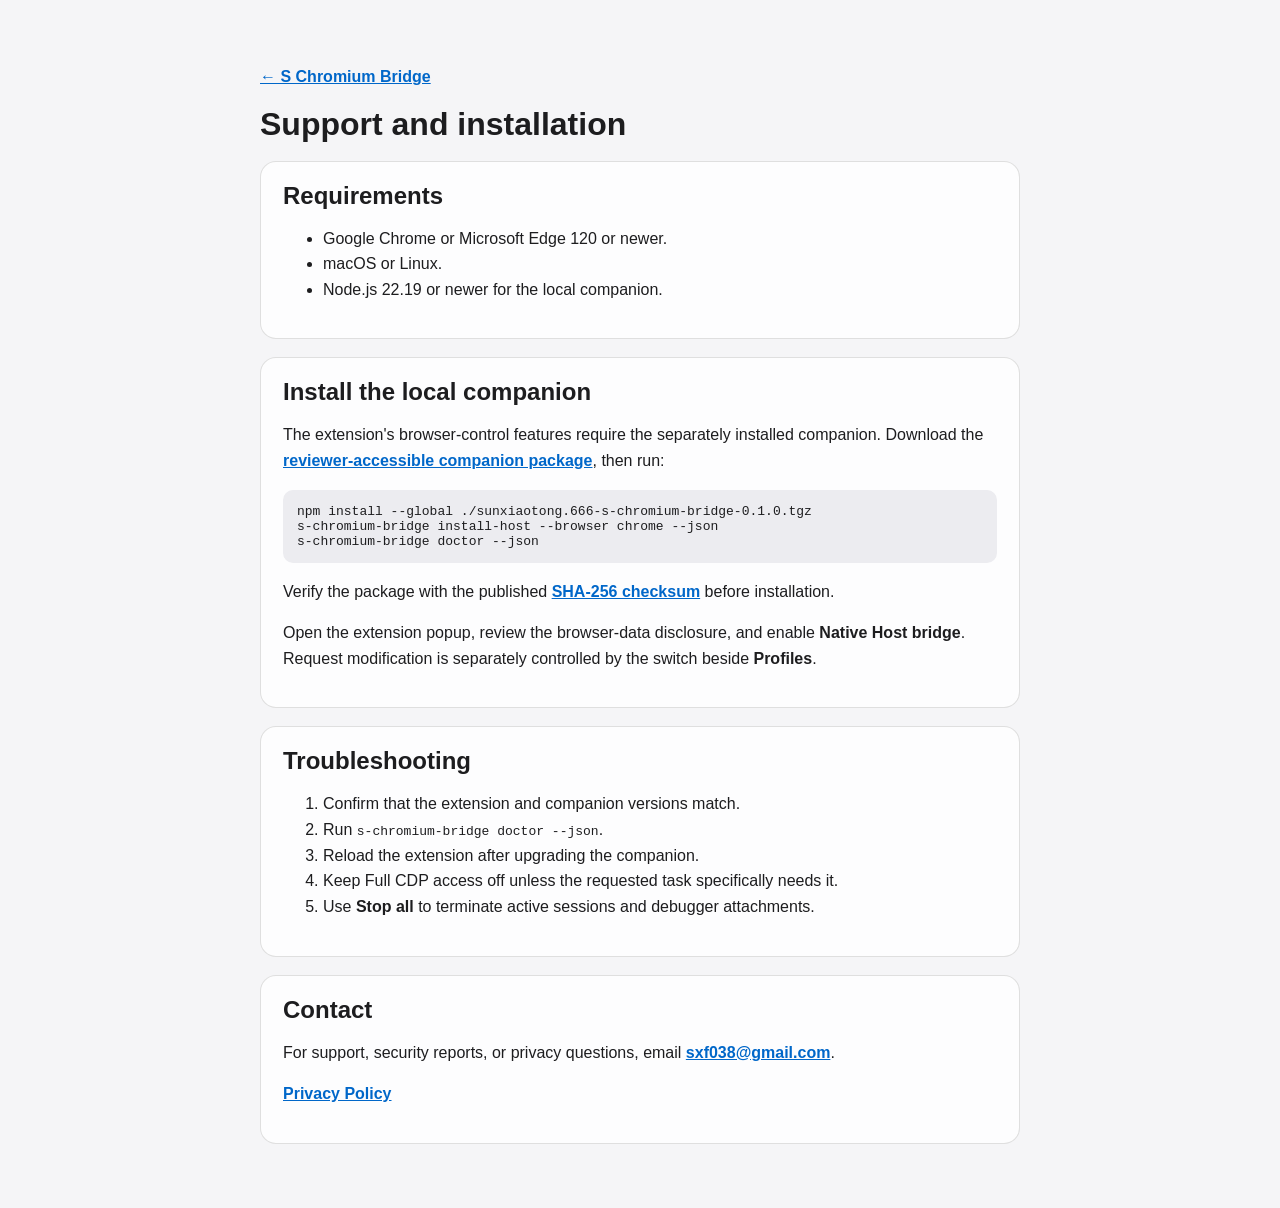
==== support.html @ 0dd7c45f "chore: refresh reviewer package" ====
<!doctype html>
<html lang="en">
  <head>
    <meta charset="utf-8" />
    <meta name="viewport" content="width=device-width, initial-scale=1" />
    <title>Support · S Chromium Bridge</title>
    <link rel="stylesheet" href="styles.css" />
  </head>
  <body>
    <main>
      <p><a href="index.html">← S Chromium Bridge</a></p>
      <h1>Support and installation</h1>

      <section>
        <h2>Requirements</h2>
        <ul>
          <li>Google Chrome or Microsoft Edge 120 or newer.</li>
          <li>macOS or Linux.</li>
          <li>Node.js 22.19 or newer for the local companion.</li>
        </ul>
      </section>

      <section>
        <h2>Install the local companion</h2>
        <p>
          The extension's browser-control features require the separately installed companion.
          Download the
          <a
            href="https://suxto.github.io/s-chromium-bridge-site/downloads/sunxiaotong.666-s-chromium-bridge-0.1.0.tgz"
            >reviewer-accessible companion package</a
          >, then run:
        </p>
        <pre><code>npm install --global ./sunxiaotong.666-s-chromium-bridge-0.1.0.tgz
s-chromium-bridge install-host --browser chrome --json
s-chromium-bridge doctor --json</code></pre>
        <p>
          Verify the package with the published
          <a href="https://suxto.github.io/s-chromium-bridge-site/downloads/SHA256SUMS"
            >SHA-256 checksum</a
          >
          before installation.
        </p>
        <p>
          Open the extension popup, review the browser-data disclosure, and enable
          <strong>Native Host bridge</strong>. Request modification is separately controlled by the
          switch beside <strong>Profiles</strong>.
        </p>
      </section>

      <section>
        <h2>Troubleshooting</h2>
        <ol>
          <li>Confirm that the extension and companion versions match.</li>
          <li>Run <code>s-chromium-bridge doctor --json</code>.</li>
          <li>Reload the extension after upgrading the companion.</li>
          <li>Keep Full CDP access off unless the requested task specifically needs it.</li>
          <li>
            Use <strong>Stop all</strong> to terminate active sessions and debugger attachments.
          </li>
        </ol>
      </section>

      <section>
        <h2>Contact</h2>
        <p>
          For support, security reports, or privacy questions, email
          <a href="mailto:sxf038@gmail.com">sxf038@gmail.com</a>.
        </p>
        <p><a href="privacy.html">Privacy Policy</a></p>
      </section>
    </main>
  </body>
</html>
---- styles.css ----
:root {
  color-scheme: light dark;
  font-family:
    Inter,
    ui-sans-serif,
    -apple-system,
    BlinkMacSystemFont,
    "Segoe UI",
    sans-serif;
  color: #1d1d1f;
  background: #f5f5f7;
}

body {
  margin: 0;
}

main {
  box-sizing: border-box;
  width: min(760px, calc(100% - 32px));
  margin: 0 auto;
  padding: 48px 0 64px;
}

header {
  display: flex;
  align-items: center;
  gap: 16px;
}

.mark {
  display: grid;
  width: 52px;
  height: 52px;
  place-items: center;
  border-radius: 14px;
  color: white;
  background: #0a84ff;
  font-size: 28px;
  font-weight: 750;
}

section,
nav {
  margin-top: 18px;
  padding: 20px 22px;
  border: 1px solid rgba(127, 127, 127, 0.24);
  border-radius: 16px;
  background: rgba(255, 255, 255, 0.82);
}

h1,
h2 {
  margin: 0 0 10px;
}

p,
li {
  line-height: 1.6;
}

nav {
  display: flex;
  gap: 20px;
}

a {
  color: #0067c9;
  font-weight: 650;
}

pre {
  overflow-x: auto;
  padding: 14px;
  border-radius: 10px;
  background: #ececf0;
}

@media (prefers-color-scheme: dark) {
  :root {
    color: #f5f5f7;
    background: #111113;
  }

  section,
  nav {
    background: rgba(38, 38, 42, 0.9);
  }

  a {
    color: #64a9ff;
  }

  pre {
    background: #202024;
  }
}
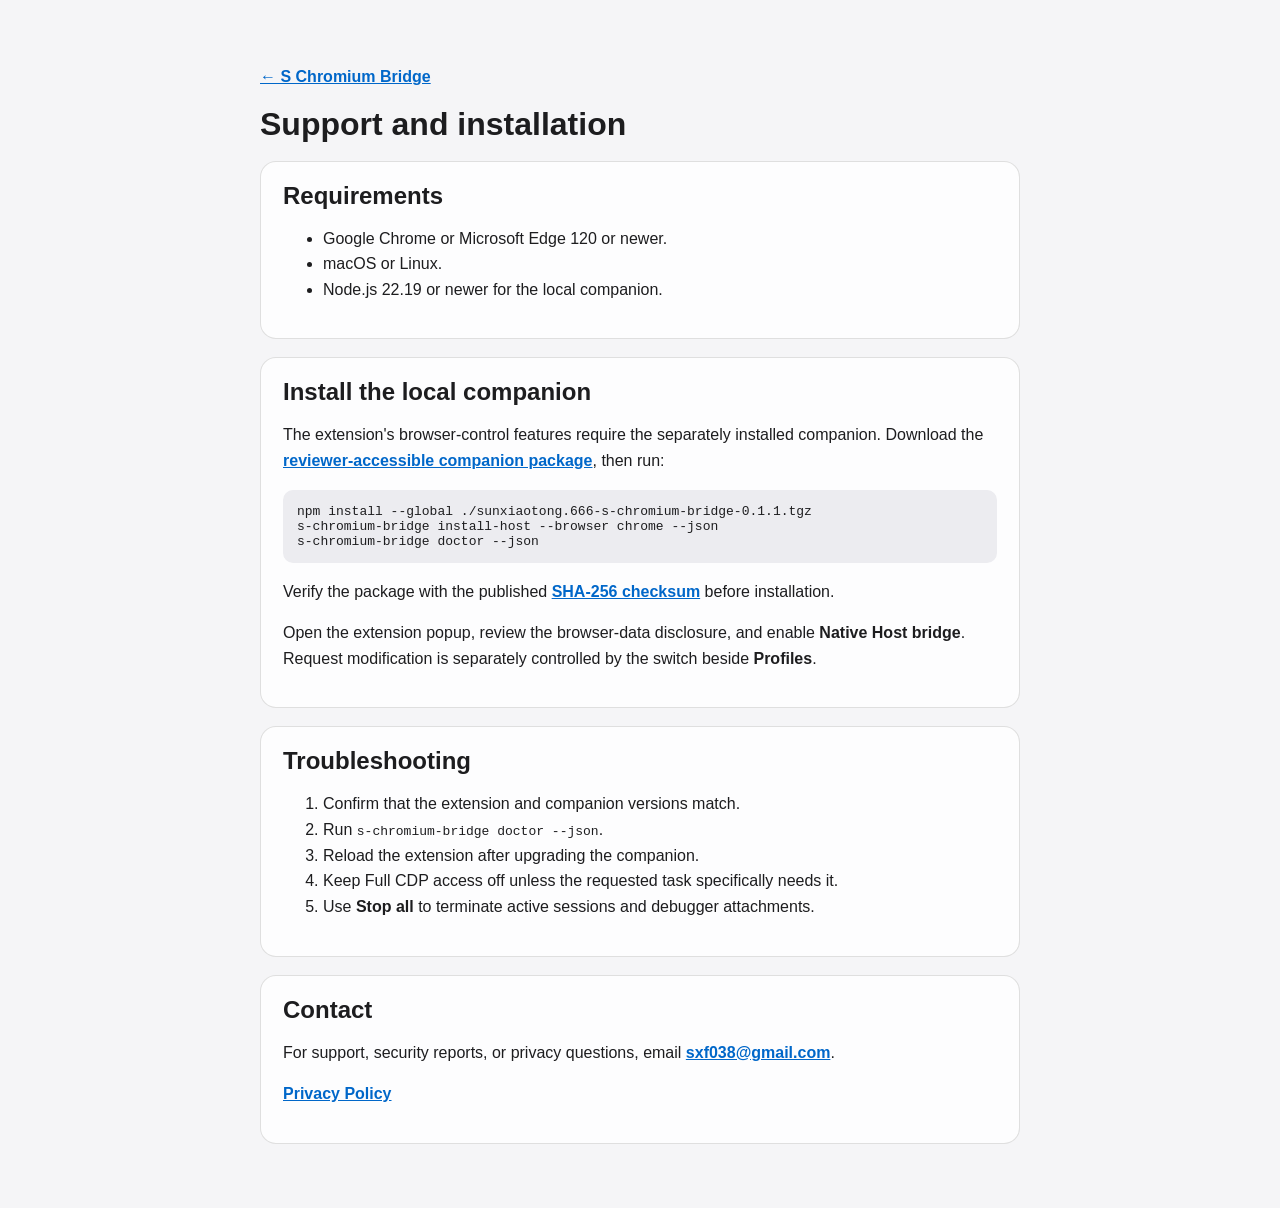
==== commit 6f81157c: "chore: publish chromium bridge 0.1.1 1.改动原因 为 Chrome Web Store 0.1.1 审核提供匹配的 companion 下载。 2.影响范围 公开" ====
--- a/support.html
+++ b/support.html
@@ -8,7 +8,7 @@
   </head>
   <body>
     <main>
-      <p><a href="index.html">← S Chromium Bridge</a></p>
+      <p><a href="https://suxto.github.io/s-chromium-bridge-site/">← S Chromium Bridge</a></p>
       <h1>Support and installation</h1>
 
       <section>
@@ -26,11 +26,11 @@
           The extension's browser-control features require the separately installed companion.
           Download the
           <a
-            href="https://suxto.github.io/s-chromium-bridge-site/downloads/sunxiaotong.666-s-chromium-bridge-0.1.0.tgz"
+            href="https://suxto.github.io/s-chromium-bridge-site/downloads/sunxiaotong.666-s-chromium-bridge-0.1.1.tgz"
             >reviewer-accessible companion package</a
           >, then run:
         </p>
-        <pre><code>npm install --global ./sunxiaotong.666-s-chromium-bridge-0.1.0.tgz
+        <pre><code>npm install --global ./sunxiaotong.666-s-chromium-bridge-0.1.1.tgz
 s-chromium-bridge install-host --browser chrome --json
 s-chromium-bridge doctor --json</code></pre>
         <p>
